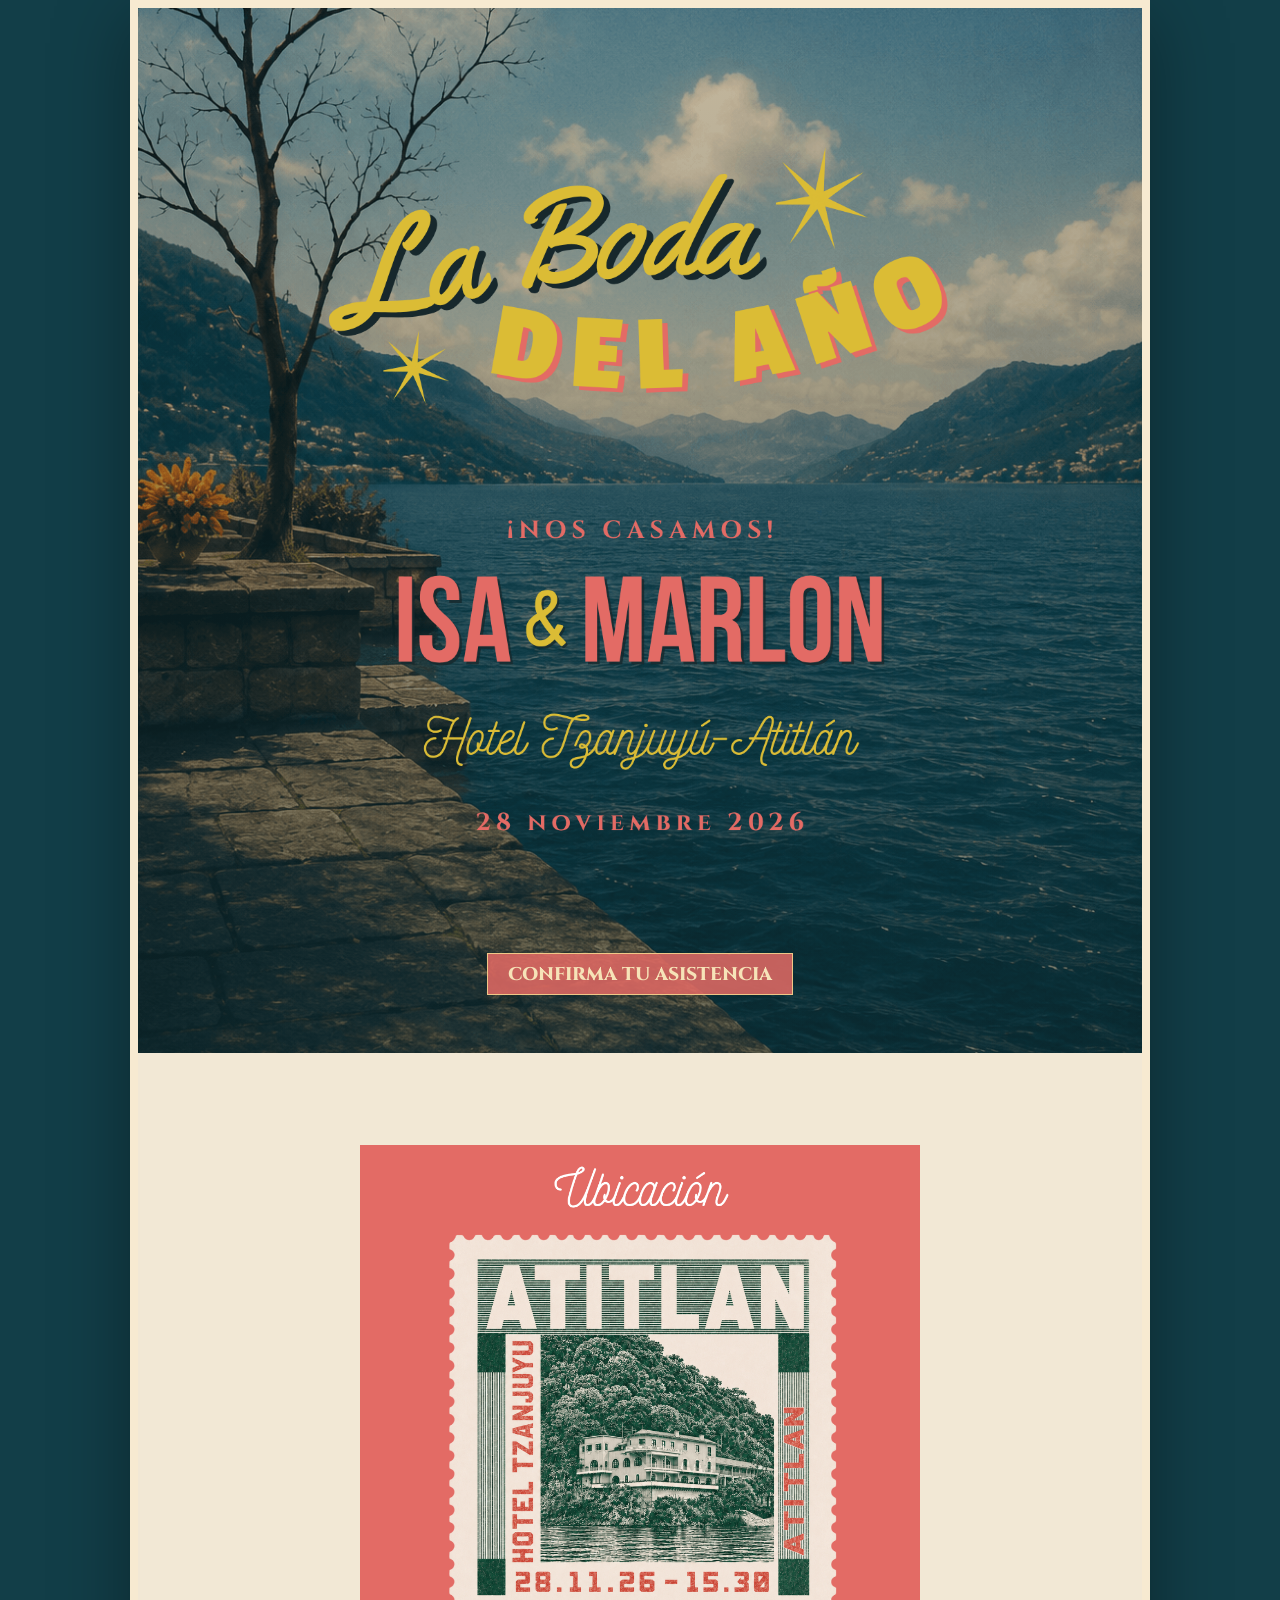
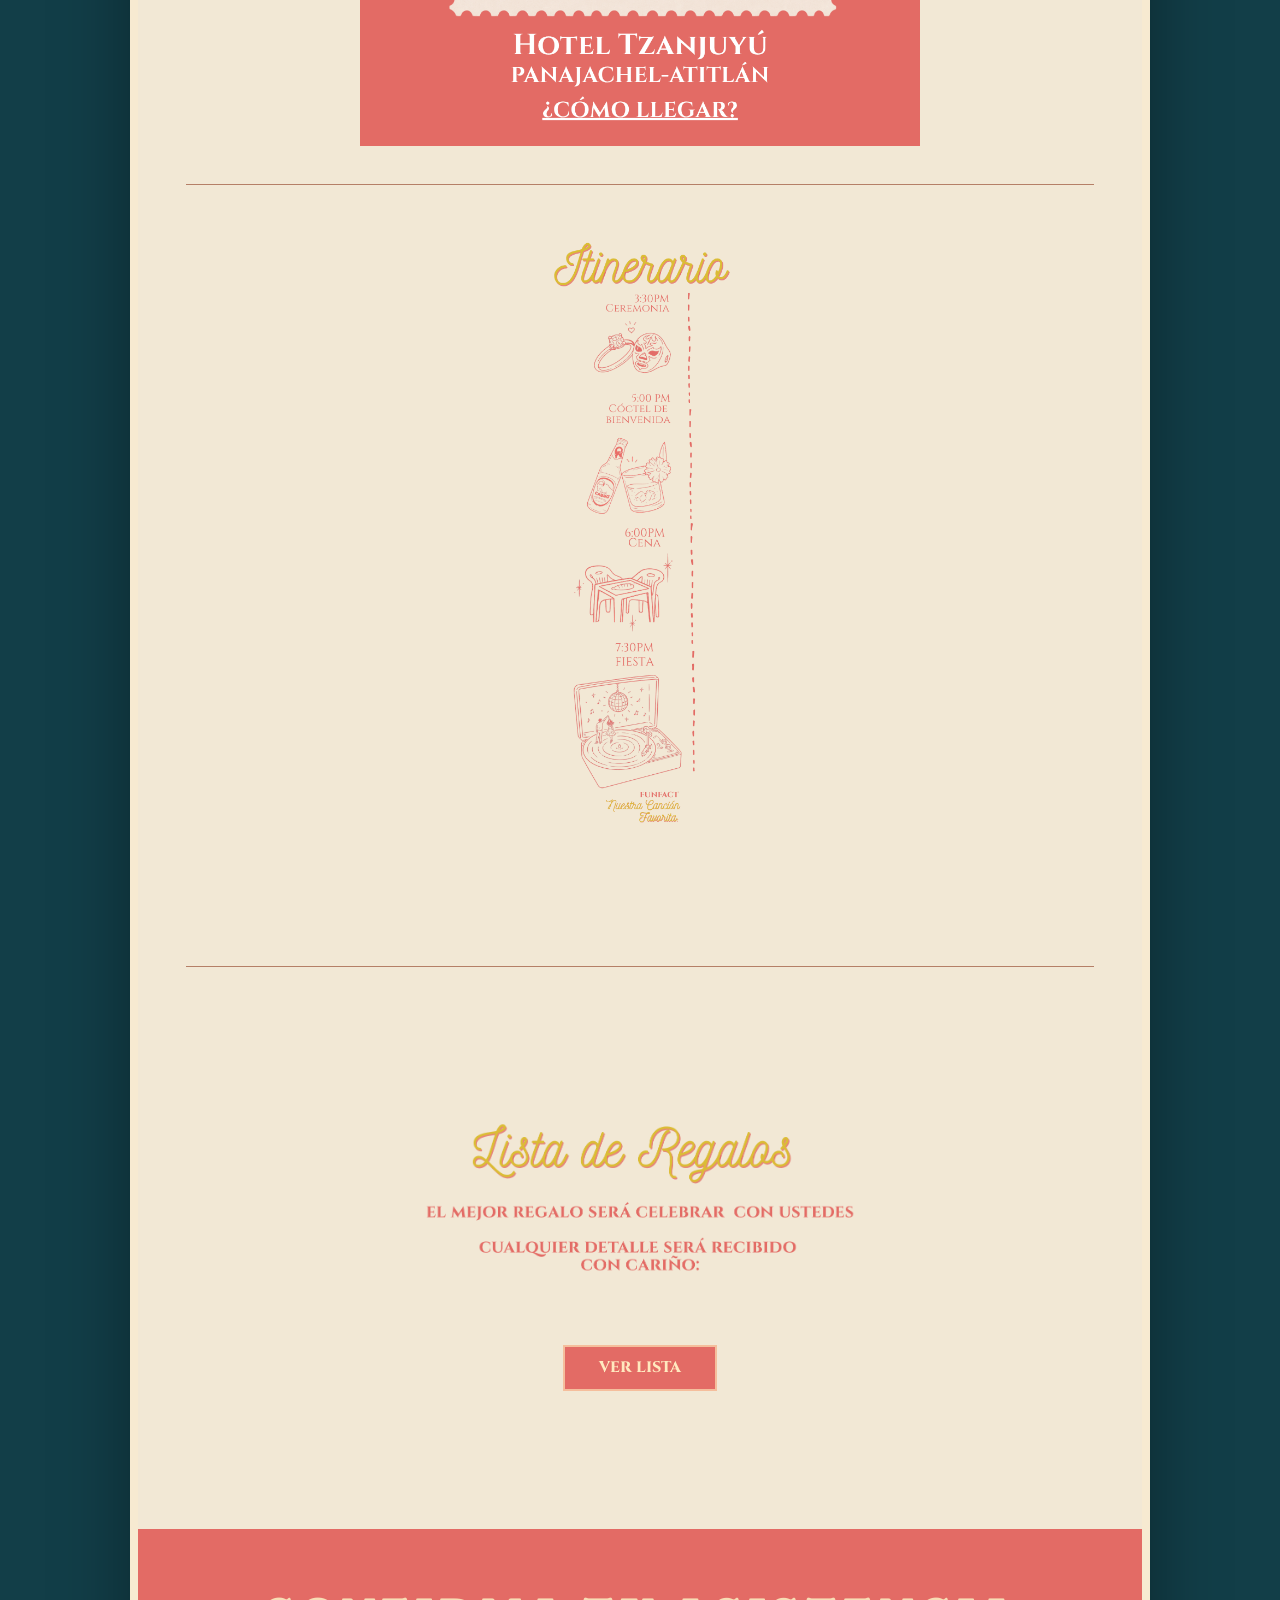
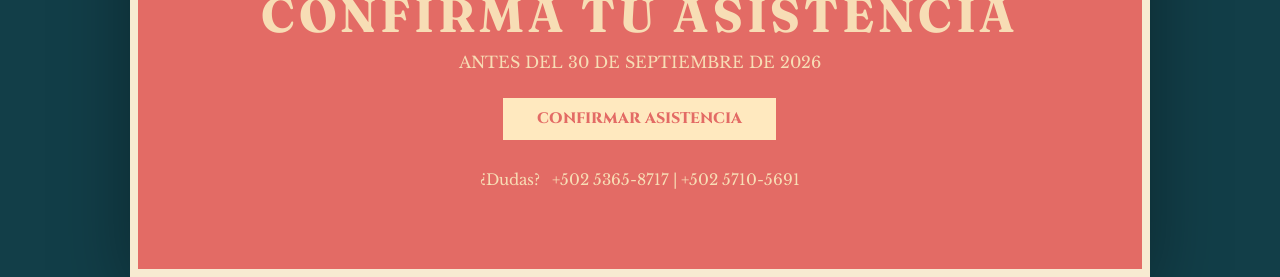
==== index.html @ 468d150a "error check and image optmization" ====
<!DOCTYPE html>
<html lang="es">
<head>
  <meta charset="UTF-8">
  <meta name="viewport" content="width=device-width, initial-scale=1.0">
  <title>La Boda del Año | Los Fuentes Montes</title>
  <link rel="preconnect" href="https://fonts.googleapis.com">
  <link rel="preconnect" href="https://fonts.gstatic.com" crossorigin>
  <link href="https://fonts.googleapis.com/css2?family=Bebas+Neue&family=Cinzel:wght@600;700;800&family=Fraunces:opsz,wght@9..144,600;9..144,800&family=Great+Vibes&family=Libre+Baskerville:ital,wght@0,400;1,400;1,700&display=swap" rel="stylesheet">
  <link rel="stylesheet" href="styles.css">
</head>
<body>
  <main class="poster-shell">
    <section class="hero" id="inicio">
      <div class="hero-copy">
        <img class="header-title" src="assets/header-title.png" alt="La Boda del Año. Nos casamos Isa y Marlon. Qué se siente que me gustes tanto. 28 de noviembre 2026. Hotel Tzanjuyú">
      </div>

      <nav class="nav" aria-label="Navegación principal">
        <a href="#asistencia">Confirma tu asistencia</a>
      </nav>
    </section>

    <section class="details" id="historia">
      <article class="detail-card place">
        <a class="detail-image-link" href="https://waze.com/ul/h9fx5vec5w" target="_blank" rel="noopener" aria-label="Abrir ubicación en Waze">
          <img class="detail-image" src="assets/location.png" alt="Lugar: Hotel Tzanjuyú, Panajachel, Sololá">
        </a>
      </article>

      <article class="detail-card timeline" id="itinerario">
        <img class="detail-image timeline-desktop" src="assets/timeline.png" alt="Timeline: 3:30 PM ceremonia, 5:00 PM cóctel de bienvenida, 6:00 PM cena, 7:30 PM fiesta">
        <div class="timeline-mobile">
          <img class="detail-image" src="assets/timelinep1.png" alt="Timeline parte 1: 3:30 PM ceremonia y 5:00 PM cóctel de bienvenida">
          <img class="detail-image" src="assets/timelinep2.png" alt="Timeline parte 2: 6:00 PM cena y 7:30 PM fiesta">
        </div>
        <iframe class="spotify-embed" data-testid="embed-iframe" src="https://open.spotify.com/embed/track/25Gp0MpGdvrs4hL1u4L2TF?utm_source=generator" width="100%" height="152" frameborder="0" allowfullscreen allow="autoplay; clipboard-write; encrypted-media; fullscreen; picture-in-picture" loading="lazy" title="Canción de Spotify"></iframe>
      </article>

      <article class="detail-card gifts">
        <img class="gifts-image" src="assets/regalos.png" alt="Lista de regalos. Su presencia es nuestro mejor regalo. Si desean obsequiarnos algo, pueden hacerlo aquí:">
        <button class="button" type="button" data-open-gifts>Ver lista</button>
      </article>
    </section>

    <section class="rsvp" id="asistencia">
      <div class="rsvp-copy">
        <h2>Confirma tu asistencia</h2>
        <p>Antes del 30 de septiembre de 2026</p>
        <button class="rsvp-button" type="button" data-open-rsvp>Confirmar asistencia</button>
        <p class="contact">¿Dudas? &nbsp; +502 5365-8717 | +502 5710-5691</p>
      </div>
    </section>
  </main>

  <div class="modal" data-rsvp-modal aria-hidden="true">
    <div class="modal-backdrop" data-close-rsvp></div>
    <form class="rsvp-form" data-rsvp-form>
      <button class="modal-close" type="button" data-close-rsvp aria-label="Cerrar formulario">×</button>
      <h2>Confirma tu asistencia</h2>

      <label>
        Nombre del invitado
        <input type="text" name="guestName" autocomplete="name" required>
      </label>

      <label data-plus-one-field>
        Nombre del/la acompañante
        <input type="text" name="companionName" autocomplete="name">
      </label>

      <label class="checkbox-field" data-children-field>
        <input type="checkbox" name="hasChildren" data-children-checkbox>
        Vienen niños
      </label>

      <label class="children-count" data-children-count data-children-field>
        ¿Cuántos niños?
        <input type="number" name="childrenCount" min="1" step="1" disabled>
      </label>

      <button class="rsvp-button" type="submit">Enviar confirmación</button>
      <p class="form-message" data-form-message role="status"></p>
    </form>
  </div>

  <div class="modal dress-code-modal" data-dress-code-modal aria-hidden="true">
    <div class="modal-backdrop" data-close-dress-code></div>
    <div class="dress-code-panel" role="dialog" aria-modal="true" aria-label="Código de vestimenta">
      <button class="modal-close" type="button" data-close-dress-code aria-label="Cerrar código de vestimenta">×</button>
      <a class="image-modal-link" href="https://pin.it/5PqteODwO" target="_blank" rel="noopener" aria-label="Abrir inspiración de vestimenta para mujeres en Pinterest">
        <img class="dress-code-image" src="assets/women.png" alt="Código de vestimenta para mujeres">
      </a>
      <a class="image-modal-link" href="https://pin.it/4ujSHW59q" target="_blank" rel="noopener" aria-label="Abrir inspiración de vestimenta para hombres en Pinterest">
        <img class="dress-code-image" src="assets/hombres.png" alt="Código de vestimenta para hombres">
      </a>
    </div>
  </div>

  <div class="modal gifts-modal" data-gifts-modal aria-hidden="true">
    <div class="modal-backdrop" data-close-gifts></div>
    <div class="image-modal-panel" role="dialog" aria-modal="true" aria-label="Lista de regalos">
      <button class="modal-close" type="button" data-close-gifts aria-label="Cerrar lista de regalos">×</button>
      <a class="image-modal-link" href="https://www2.max.com.gt/bodas/index/regalos/boda/43006/pareja/fuentes-montes/fecha/28-11-2026" target="_blank" rel="noopener" aria-label="Abrir lista de regalos en Bodas Max">
        <img class="image-modal-image" src="assets/bodasmax.png" alt="Lista de regalos en Bodas Max">
      </a>
      <img class="image-modal-image" src="assets/bodassiman.png" alt="Lista de regalos en Bodas Siman">
    </div>
  </div>

  <script src="script.js"></script>
</body>
</html>
---- styles.css ----
:root {
  --rose: #e36b65;
  --ink: #3d2a23;
}

* {
  box-sizing: border-box;
}

html {
  scroll-behavior: smooth;
}

body {
  margin: 0;
  color: var(--ink);
  background: #123e48;
  font-family: "Libre Baskerville", Georgia, serif;
}

a {
  color: inherit;
  text-decoration: none;
}

.poster-shell {
  width: min(100%, 1020px);
  margin: 0 auto;
  background: #F2E8D5;
  border: 8px solid #f7ead1;
  box-shadow: 0 18px 70px rgba(0, 0, 0, .35);
}

.hero {
  position: relative;
  min-height: 1040px;
  overflow: hidden;
  color: #f8d88a;
  background:
    linear-gradient(rgba(14, 53, 61, .18), rgba(14, 53, 61, .52)),
    url("assets/hero-vintage-lake.png") center / cover;
}

.nav {
  position: relative;
  z-index: 2;
  display: flex;
  align-items: center;
  justify-content: center;
  gap: clamp(14px, 4vw, 46px);
  padding: 0 36px 58px;
  color: #f6e3b8;
  font-family: "Cinzel", serif;
  font-weight: 800;
  font-size: clamp(.9rem, 1.8vw, 1.15rem);
  letter-spacing: 0;
  text-transform: uppercase;
}

.nav a {
  display: inline-flex;
  align-items: center;
  justify-content: center;
  min-height: 42px;
  padding: 0 20px;
  border: 1px solid rgba(247, 217, 143, .85);
  background: rgba(227, 107, 101, .86);
}

.hero-copy {
  position: relative;
  z-index: 1;
  display: grid;
  justify-items: center;
  padding: 105px 30px 80px;
  text-align: center;
}

.header-title {
  display: block;
  width: min(92%, 720px);
  max-height: 760px;
  height: auto;
  object-fit: contain;
}

.details {
  position: relative;
  display: grid;
  grid-template-columns: 1fr;
  gap: 0;
  padding: 54px 48px 42px;
  background: #F2E8D5;
}

.detail-card {
  position: relative;
  z-index: 1;
  min-height: 520px;
  padding: 38px 46px;
  border-bottom: 1px solid rgba(149, 72, 45, .65);
  text-align: center;
}

.detail-card:last-child {
  border-bottom: 0;
}

.place,
.timeline {
  display: grid;
  align-content: center;
  padding-inline: 24px;
}

.timeline {
  justify-items: center;
  gap: 28px;
  padding-bottom: 18px;
}

.timeline-mobile {
  display: none;
}

.detail-image {
  display: block;
  width: min(100%, 560px);
  height: auto;
  max-height: 660px;
  object-fit: contain;
  margin: 0 auto;
}

.detail-image-link {
  display: block;
  width: min(100%, 560px);
  margin: 0 auto;
  cursor: pointer;
  transition: filter .18s ease, transform .18s ease;
}

.detail-image-link:hover,
.detail-image-link:focus-visible {
  filter: drop-shadow(4px 6px 0 rgba(75, 42, 33, .22));
  transform: translateY(-3px);
}

.gifts {
  display: grid;
  align-content: center;
  justify-items: center;
  gap: 30px;
}

.gifts-image {
  display: block;
  width: min(100%, 430px);
  height: auto;
  max-height: 430px;
  object-fit: contain;
  margin: 0 auto;
}

.spotify-embed {
  display: block;
  width: min(100%, 520px);
  height: 96px;
  border: 0;
  border-radius: 12px;
}

.button,
.rsvp-button {
  display: inline-flex;
  align-items: center;
  justify-content: center;
  min-height: 46px;
  padding: 0 34px;
  color: #ffe9bf;
  background: var(--rose);
  border: 2px solid rgba(255, 235, 186, .65);
  font-family: "Cinzel", serif;
  font-size: .95rem;
  font-weight: 800;
  text-transform: uppercase;
}

.rsvp {
  position: relative;
  display: grid;
  grid-template-columns: 1fr;
  gap: 28px;
  align-items: center;
  justify-items: center;
  min-height: 340px;
  overflow: hidden;
  padding: 42px 44px;
  color: #f7ddb5;
  background:
    linear-gradient(90deg, rgba(227, 107, 101, .88), rgba(227, 107, 101, .96)),
    #e36b65;
}

.rsvp-copy {
  position: relative;
  z-index: 1;
  text-align: center;
}

.rsvp h2 {
  margin: 0 0 8px;
  font-family: "Fraunces", serif;
  font-size: clamp(2rem, 4.5vw, 3rem);
  text-transform: uppercase;
  letter-spacing: .08em;
}

.rsvp p {
  margin: 0 0 24px;
  font-size: 1rem;
  text-transform: uppercase;
}

.rsvp .rsvp-button {
  cursor: pointer;
  color: #e36b65;
  background: #ffe9bf;
  border-color: #e36b65;
  box-shadow: none;
  text-shadow: none;
}

.contact {
  margin-top: 28px !important;
  font-size: .95rem !important;
  text-transform: none !important;
}

.modal {
  position: fixed;
  inset: 0;
  z-index: 10;
  display: flex;
  align-items: center;
  justify-content: center;
  padding: 24px;
  opacity: 0;
  pointer-events: none;
  visibility: hidden;
  transition: opacity .26s ease, visibility 0s linear .26s;
}

.modal.is-open {
  opacity: 1;
  pointer-events: auto;
  visibility: visible;
  transition-delay: 0s;
}

.modal-backdrop {
  position: absolute;
  inset: 0;
  background: rgba(16, 32, 36, .72);
}

.rsvp-form {
  position: relative;
  z-index: 1;
  display: grid;
  gap: 18px;
  width: min(100%, 460px);
  padding: 34px;
  color: var(--ink);
  background: #f4d7a9;
  border: 4px solid #f7ead1;
  box-shadow: 9px 11px 0 rgba(65, 36, 26, .35);
  opacity: 0;
  transform: translateY(14px) scale(.98);
  transition: opacity .26s ease, transform .26s ease;
}

.modal.is-open .rsvp-form {
  opacity: 1;
  transform: translateY(0) scale(1);
}

.dress-code-panel,
.image-modal-panel {
  position: relative;
  z-index: 1;
  display: grid;
  justify-items: center;
  gap: 0;
  width: min(100%, 640px);
  max-height: calc(100vh - 48px);
  overflow-y: auto;
  padding: 0;
  background: transparent;
  border: 0;
  box-shadow: none;
  opacity: 0;
  transform: translateY(14px) scale(.98);
  transition: opacity .26s ease, transform .26s ease;
}

.modal.is-open .dress-code-panel,
.modal.is-open .image-modal-panel {
  opacity: 1;
  transform: translateY(0) scale(1);
}

.image-modal-link {
  display: block;
  width: 100%;
}

.dress-code-image,
.image-modal-image {
  display: block;
  width: 100%;
  height: auto;
}

.rsvp-form h2 {
  margin: 0 42px 6px 0;
  color: var(--rose);
  font-family: "Cinzel", serif;
  font-size: 1.7rem;
  font-weight: 800;
  text-transform: uppercase;
}

.rsvp-form label {
  display: grid;
  gap: 8px;
  font-family: "Cinzel", serif;
  font-size: .95rem;
  font-weight: 800;
  text-transform: uppercase;
}

.rsvp-form [hidden] {
  display: none !important;
}

.rsvp-form input {
  width: 100%;
  min-height: 46px;
  padding: 10px 12px;
  color: var(--ink);
  background: #fff3d9;
  border: 2px solid rgba(149, 72, 45, .7);
  font-family: "Libre Baskerville", Georgia, serif;
  font-size: 1rem;
}

.checkbox-field {
  display: flex !important;
  align-items: center;
  gap: 12px !important;
}

.checkbox-field input {
  width: 20px;
  min-height: 20px;
  accent-color: var(--rose);
}

.children-count {
  display: none !important;
}

.children-count.is-visible {
  display: grid !important;
}

.modal-close {
  position: absolute;
  top: 18px;
  right: 18px;
  width: 36px;
  height: 36px;
  cursor: pointer;
  color: #f8dfb7;
  background: var(--rose);
  border: 2px solid #f7e0b6;
  font-size: 1.6rem;
  line-height: 1;
}

.form-message {
  min-height: 1.4em;
  margin: 0;
  color: var(--rose);
  font-family: "Cinzel", serif;
  font-weight: 800;
  font-size: .95rem;
  text-align: center;
}

.loading-dots {
  position: relative;
  display: inline-block;
  width: 1.35em;
  height: 1.35em;
  margin-left: .45em;
  vertical-align: -.32em;
}

.loading-dots span {
  position: absolute;
  top: 50%;
  left: 50%;
  width: .25em;
  height: .25em;
  margin: -.125em;
  background: currentColor;
  border-radius: 50%;
  animation: loading-orbit 1s linear infinite;
}

.loading-dots span:nth-child(2) {
  animation-delay: -.33s;
}

.loading-dots span:nth-child(3) {
  animation-delay: -.66s;
}

@keyframes loading-orbit {
  from {
    transform: rotate(0deg) translateX(.52em) rotate(0deg);
  }

  to {
    transform: rotate(360deg) translateX(.52em) rotate(-360deg);
  }
}

@media (max-width: 820px) {
  .poster-shell {
    border-width: 4px;
  }

  .hero {
    min-height: 100px;
  }

  .nav {
    flex-wrap: nowrap;
    gap: 8px;
    padding: 0 8px 42px;
    font-size: clamp(.58rem, 2.4vw, .78rem);
  }

  .nav a {
    min-height: 38px;
    padding: 0 8px;
    white-space: nowrap;
  }

  .hero-copy {
    padding: 56px 18px 32px;
  }

  .header-title {
    width: min(92vw, 390px);
    max-height: 620px;
  }

  .details {
    grid-template-columns: 1fr;
    padding: 40px 20px;
  }

  .detail-card {
    min-height: auto;
    padding: 34px 0;
    border-bottom: 1px solid rgba(149, 72, 45, .65);
  }

  .detail-card:first-child {
    padding-top: 0;
  }

  .detail-card:last-child {
    border-bottom: 0;
  }

  .detail-image {
    width: min(100%, 430px);
    height: auto;
    max-height: 620px;
  }

  .detail-image-link {
    width: min(100%, 430px);
  }

  .place,
  .timeline {
    padding-inline: 0;
  }

  .timeline {
    padding-bottom: 12px;
  }

  .timeline-desktop {
    display: none;
  }

  .timeline-mobile {
    display: grid;
    justify-items: center;
    gap: 0;
    width: 100%;
  }

  .gifts {
    gap: 24px;
  }

  .gifts-image {
    width: min(100%, 360px);
    max-height: 380px;
  }

  .spotify-embed {
    width: min(100%, 430px);
  }

  .rsvp {
    grid-template-columns: 1fr;
    gap: 24px;
    padding: 38px 24px;
  }

  .contact {
    line-height: 1.8;
  }
}
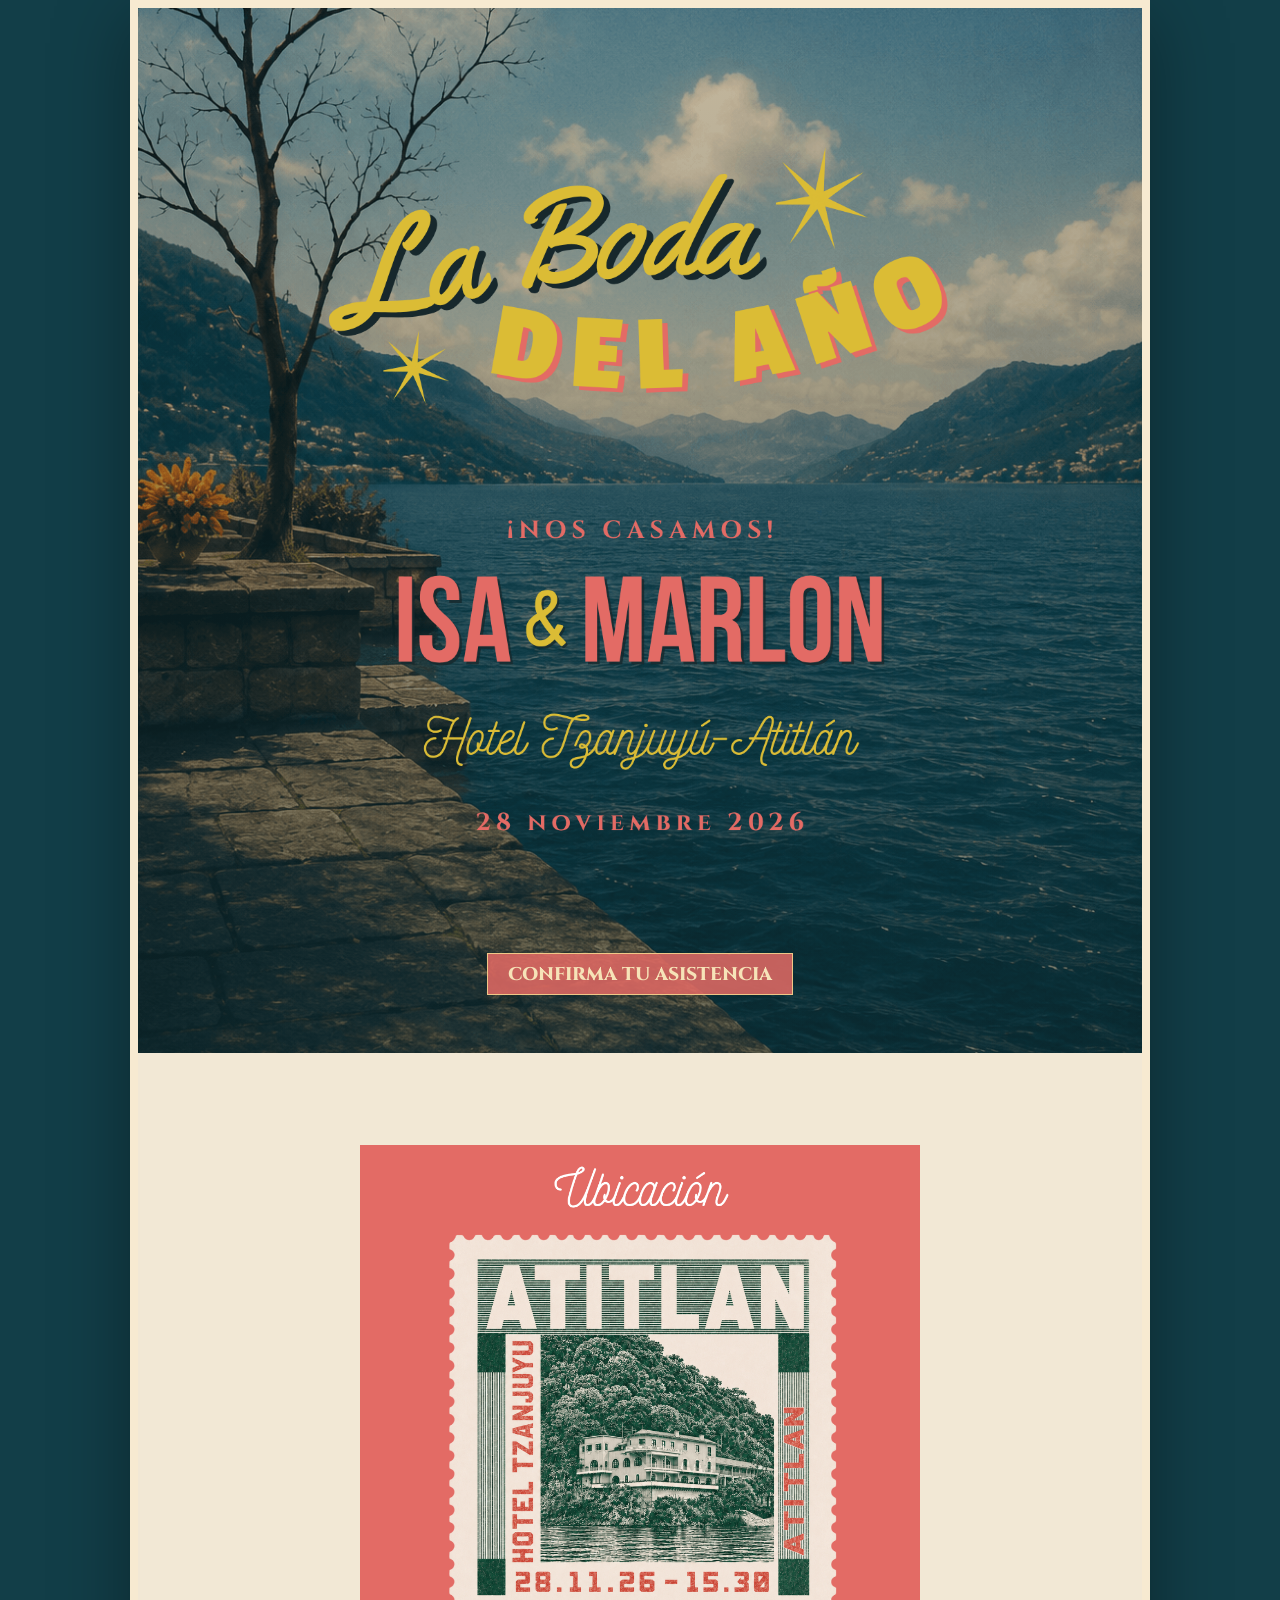
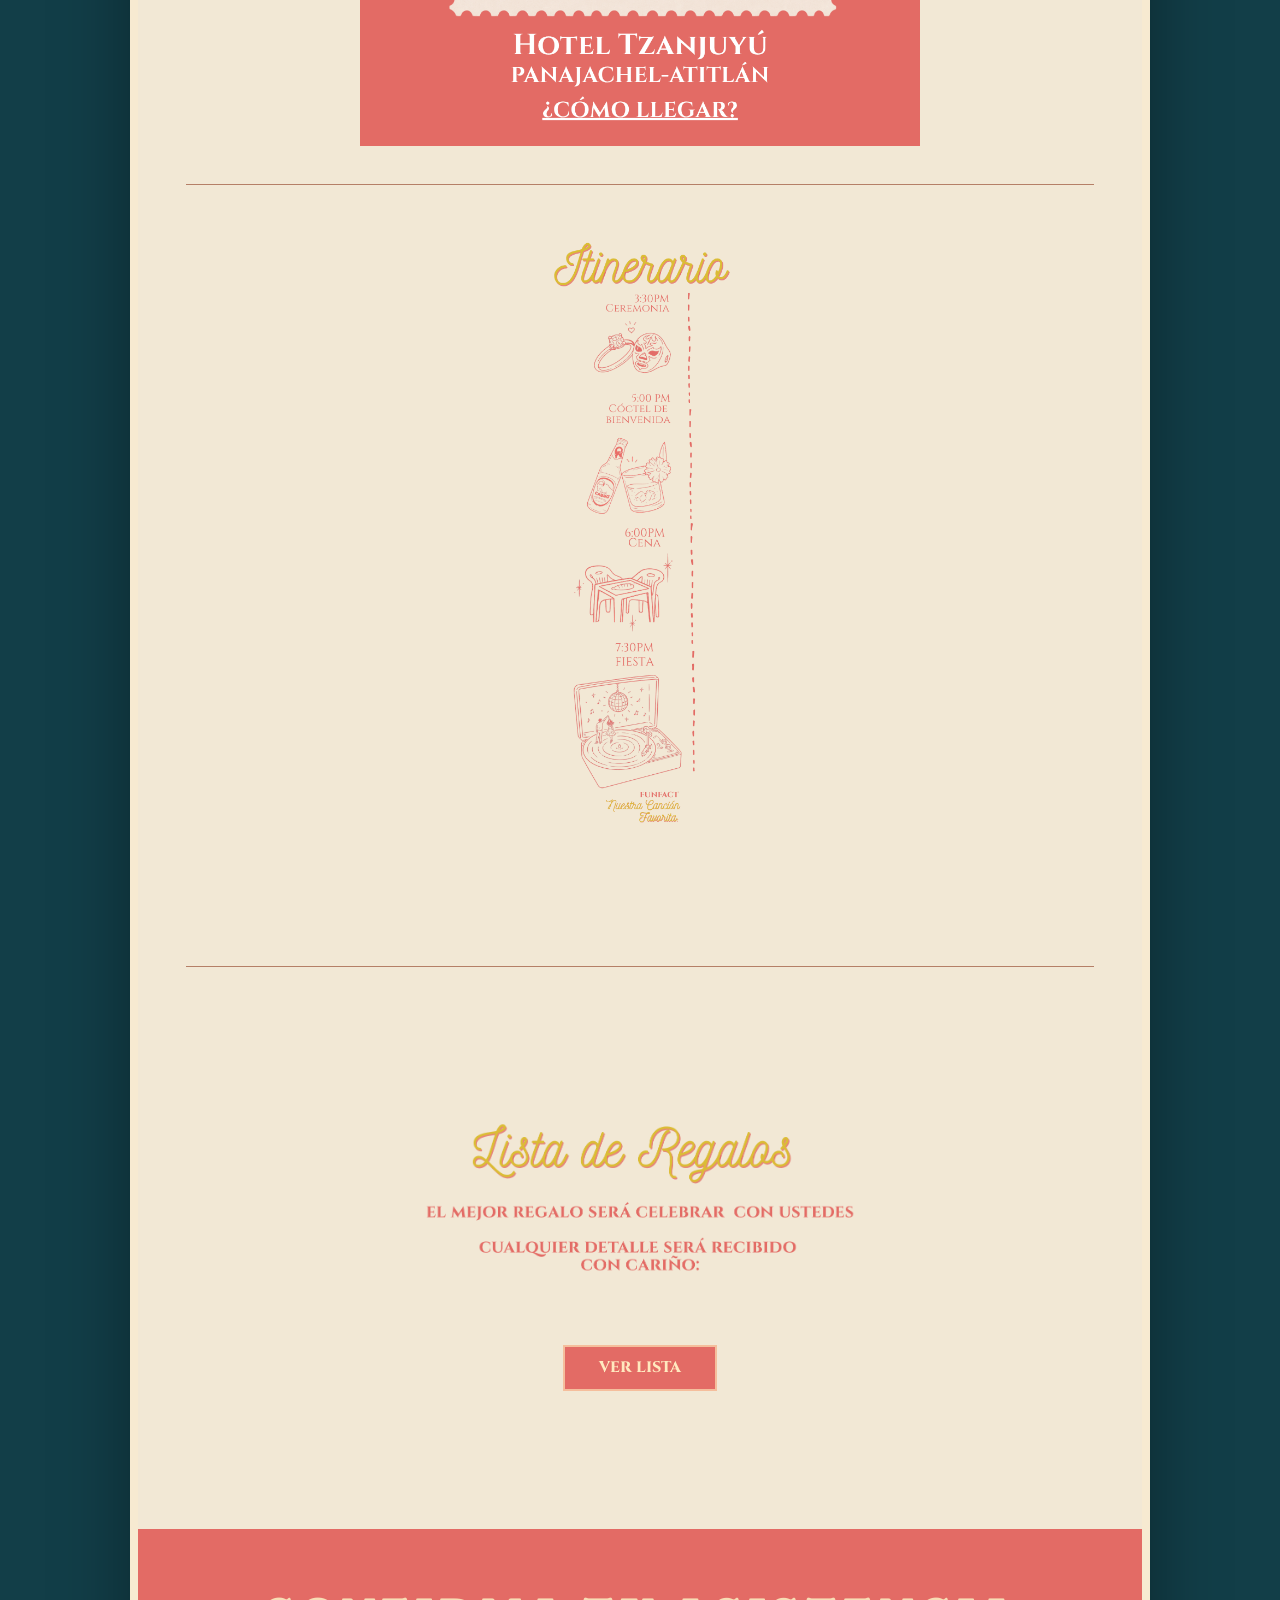
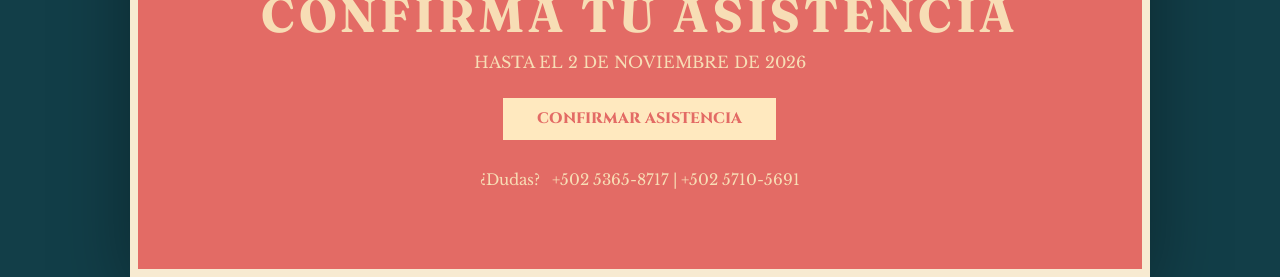
==== commit 509de2f2: "cambio en la fecha de caducidad rsvp" ====
--- a/index.html
+++ b/index.html
@@ -3,7 +3,24 @@
 <head>
   <meta charset="UTF-8">
   <meta name="viewport" content="width=device-width, initial-scale=1.0">
+  <meta name="robots" content="noindex, nofollow">
   <title>La Boda del Año | Los Fuentes Montes</title>
+  <meta name="description" content="Nos casamos Isa y Marlon. 28 de noviembre de 2026 en Hotel Tzanjuyú.">
+  <meta property="og:type" content="website">
+  <meta property="og:site_name" content="Los Fuentes Montes">
+  <meta property="og:title" content="La Boda del Año | Isa & Marlon">
+  <meta property="og:description" content="Nos casamos Isa y Marlon. 28 de noviembre de 2026 en Hotel Tzanjuyú.">
+  <meta property="og:url" content="https://losfuentesmontes.com/">
+  <meta property="og:image" content="https://losfuentesmontes.com/assets/header-title.png">
+  <meta property="og:image:secure_url" content="https://losfuentesmontes.com/assets/header-title.png">
+  <meta property="og:image:type" content="image/png">
+  <meta property="og:image:width" content="1025">
+  <meta property="og:image:height" content="1100">
+  <meta property="og:image:alt" content="La Boda del Año. Nos casamos Isa y Marlon. 28 de noviembre 2026. Hotel Tzanjuyú.">
+  <meta name="twitter:card" content="summary_large_image">
+  <meta name="twitter:title" content="La Boda del Año | Isa & Marlon">
+  <meta name="twitter:description" content="Nos casamos Isa y Marlon. 28 de noviembre de 2026 en Hotel Tzanjuyú.">
+  <meta name="twitter:image" content="https://losfuentesmontes.com/assets/header-title.png">
   <link rel="preconnect" href="https://fonts.googleapis.com">
   <link rel="preconnect" href="https://fonts.gstatic.com" crossorigin>
   <link href="https://fonts.googleapis.com/css2?family=Bebas+Neue&family=Cinzel:wght@600;700;800&family=Fraunces:opsz,wght@9..144,600;9..144,800&family=Great+Vibes&family=Libre+Baskerville:ital,wght@0,400;1,400;1,700&display=swap" rel="stylesheet">
@@ -46,7 +63,7 @@
     <section class="rsvp" id="asistencia">
       <div class="rsvp-copy">
         <h2>Confirma tu asistencia</h2>
-        <p>Antes del 30 de septiembre de 2026</p>
+        <p>Hasta el 2 de noviembre de 2026</p>
         <button class="rsvp-button" type="button" data-open-rsvp>Confirmar asistencia</button>
         <p class="contact">¿Dudas? &nbsp; +502 5365-8717 | +502 5710-5691</p>
       </div>
@@ -55,7 +72,7 @@
 
   <div class="modal" data-rsvp-modal aria-hidden="true">
     <div class="modal-backdrop" data-close-rsvp></div>
-    <form class="rsvp-form" data-rsvp-form>
+    <form class="rsvp-form" data-rsvp-form data-rsvp-deadline="2026-11-03T00:00:00-06:00">
       <button class="modal-close" type="button" data-close-rsvp aria-label="Cerrar formulario">×</button>
       <h2>Confirma tu asistencia</h2>
 
@@ -84,6 +101,20 @@
     </form>
   </div>
 
+  <div class="modal" data-rsvp-expired-modal aria-hidden="true">
+    <div class="modal-backdrop" data-close-rsvp-expired></div>
+    <div class="rsvp-expired-panel" role="dialog" aria-modal="true" aria-labelledby="rsvp-expired-title">
+      <button class="modal-close" type="button" data-close-rsvp-expired aria-label="Cerrar aviso">×</button>
+      <h2 id="rsvp-expired-title">El plazo de confirmación finalizó</h2>
+      <p>Si aún deseas acompañarnos, por favor comunícate con nosotros para consultar si todavía es posible confirmar tu asistencia:</p>
+      <ul class="rsvp-contact-list" aria-label="Teléfonos de contacto">
+        <li><strong>Marlon:</strong> <a href="tel:+50253658717">+502 5365-8717</a></li>
+        <li><strong>Isabel:</strong> <a href="tel:+50257105691">+502 5710-5691</a></li>
+      </ul>
+      <p class="rsvp-expired-note">Con gusto te atenderemos.</p>
+    </div>
+  </div>
+
   <div class="modal dress-code-modal" data-dress-code-modal aria-hidden="true">
     <div class="modal-backdrop" data-close-dress-code></div>
     <div class="dress-code-panel" role="dialog" aria-modal="true" aria-label="Código de vestimenta">
@@ -101,10 +132,12 @@
     <div class="modal-backdrop" data-close-gifts></div>
     <div class="image-modal-panel" role="dialog" aria-modal="true" aria-label="Lista de regalos">
       <button class="modal-close" type="button" data-close-gifts aria-label="Cerrar lista de regalos">×</button>
-      <a class="image-modal-link" href="https://www2.max.com.gt/bodas/index/regalos/boda/43006/pareja/fuentes-montes/fecha/28-11-2026" target="_blank" rel="noopener" aria-label="Abrir lista de regalos en Bodas Max">
+      <a class="image-modal-link" href="https://www.cemaco.com/list/BodaFuentesMontes28112026" target="_blank" rel="noopener" aria-label="Abrir lista de regalos en Cemaco">
         <img class="image-modal-image" src="assets/bodasmax.png" alt="Lista de regalos en Bodas Max">
       </a>
-      <img class="image-modal-image" src="assets/bodassiman.png" alt="Lista de regalos en Bodas Siman">
+      <a class="image-modal-link" href="https://simangiftregistry.web.app/table/20010533" target="_blank" rel="noopener" aria-label="Abrir lista de regalos en Bodas Siman">
+        <img class="image-modal-image" src="assets/bodassiman.png" alt="Lista de regalos en Bodas Siman">
+      </a>
     </div>
   </div>
 
--- a/styles.css
+++ b/styles.css
@@ -264,7 +264,8 @@
   background: rgba(16, 32, 36, .72);
 }
 
-.rsvp-form {
+.rsvp-form,
+.rsvp-expired-panel {
   position: relative;
   z-index: 1;
   display: grid;
@@ -280,7 +281,8 @@
   transition: opacity .26s ease, transform .26s ease;
 }
 
-.modal.is-open .rsvp-form {
+.modal.is-open .rsvp-form,
+.modal.is-open .rsvp-expired-panel {
   opacity: 1;
   transform: translateY(0) scale(1);
 }
@@ -322,13 +324,42 @@
   height: auto;
 }
 
-.rsvp-form h2 {
+.rsvp-form h2,
+.rsvp-expired-panel h2 {
   margin: 0 42px 6px 0;
   color: var(--rose);
   font-family: "Cinzel", serif;
   font-size: 1.7rem;
   font-weight: 800;
   text-transform: uppercase;
+}
+
+.rsvp-expired-panel p {
+  margin: 0;
+  line-height: 1.65;
+}
+
+.rsvp-contact-list {
+  display: grid;
+  gap: 12px;
+  margin: 0;
+  padding: 18px 20px;
+  background: rgba(255, 243, 217, .72);
+  border: 2px solid rgba(149, 72, 45, .35);
+  list-style: none;
+}
+
+.rsvp-contact-list a {
+  color: #8f3f3a;
+  font-weight: 700;
+  text-decoration: underline;
+  text-underline-offset: 3px;
+}
+
+.rsvp-expired-note {
+  color: var(--rose);
+  font-weight: 700;
+  text-align: center;
 }
 
 .rsvp-form label {
